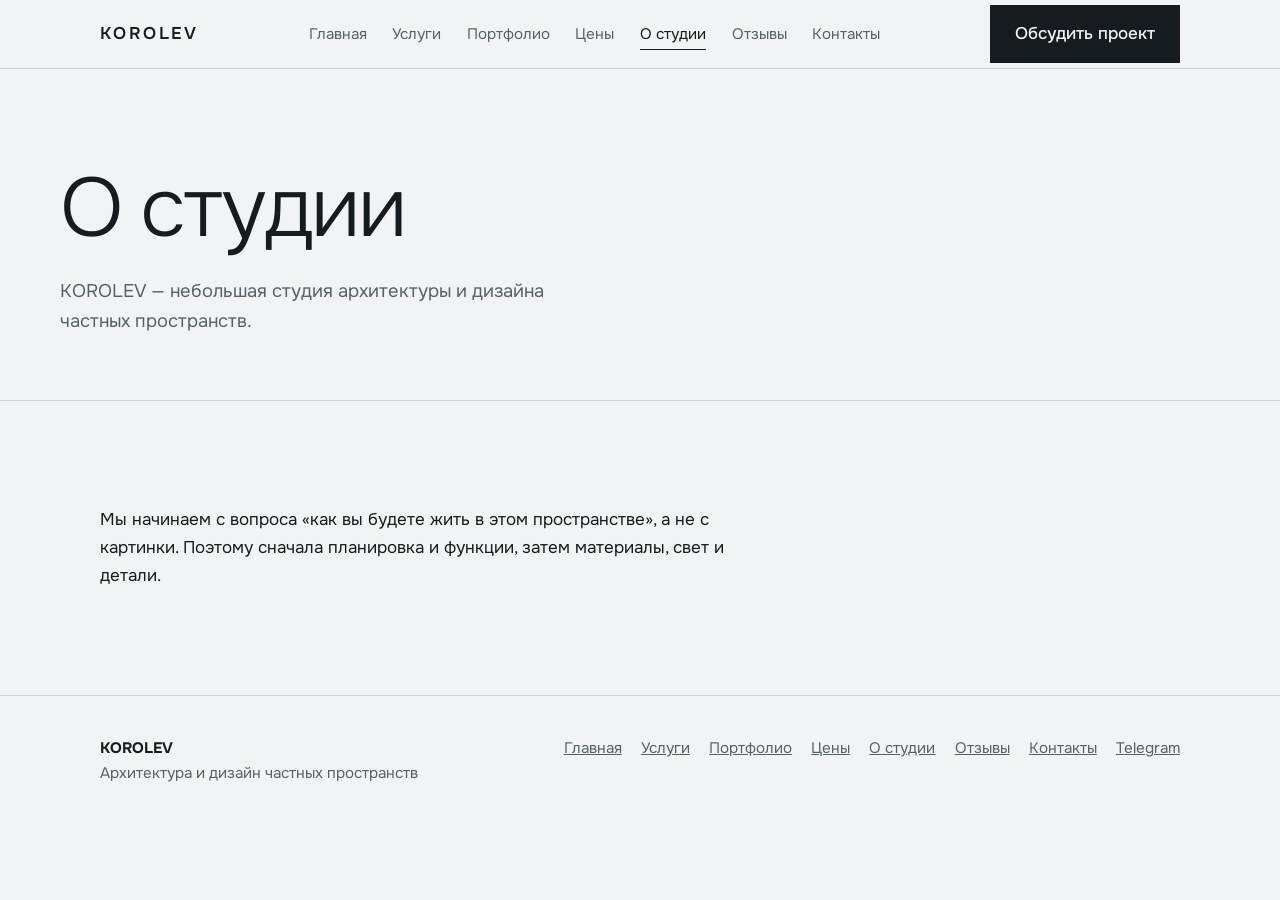
==== about.html @ 6224c271 "Add files via upload" ====
<!doctype html>
<html lang="ru"><head><meta charset="utf-8"><meta name="viewport" content="width=device-width,initial-scale=1">
<title>О студии — KOROLEV</title><meta name="description" content="Архитектура и дизайн частных пространств: проектирование домов, дизайн интерьеров, планировки и 3D-визуализация."><meta name="theme-color" content="#161b1f">
<link rel="preconnect" href="https://fonts.googleapis.com"><link rel="preconnect" href="https://fonts.gstatic.com" crossorigin>
<link rel="stylesheet" href="style.css"></head><body>
<header><div class="wrap bar"><a class="logo" href="index.html">KOROLEV</a>
<nav id="nav" aria-label="Основное меню"><ul><li><a href="index.html">Главная</a></li><li><a href="services.html">Услуги</a></li><li><a href="portfolio.html">Портфолио</a></li><li><a href="prices.html">Цены</a></li><li><a href="about.html" aria-current="page">О студии</a></li><li><a href="reviews.html">Отзывы</a></li><li><a href="contacts.html">Контакты</a></li></ul></nav>
<a class="btn cta-top" href="contacts.html">Обсудить проект</a>
<button class="menu" aria-expanded="false" aria-controls="nav" onclick="var n=document.getElementById('nav');this.setAttribute('aria-expanded',n.classList.toggle('open'))">Меню</button></div></header>
<main><div class="wrap page-head"><h1>О студии</h1><p class="lead">KOROLEV — небольшая студия архитектуры и дизайна частных пространств.</p></div><section><div class="wrap"><p style="max-width:60ch">Мы начинаем с вопроса «как вы будете жить в этом пространстве», а не с картинки. Поэтому сначала планировка и функции, затем материалы, свет и детали.</p></div></section></main>
<footer><div class="wrap"><div><strong style="color:var(--ink)">KOROLEV</strong><br>Архитектура и дизайн частных пространств</div><ul><li><a href="index.html">Главная</a></li><li><a href="services.html">Услуги</a></li><li><a href="portfolio.html">Портфолио</a></li><li><a href="prices.html">Цены</a></li><li><a href="about.html">О студии</a></li><li><a href="reviews.html">Отзывы</a></li><li><a href="contacts.html">Контакты</a></li><li><a href="https://t.me/vosopo">Telegram</a></li></ul></div></footer>
</body></html>
---- style.css ----
@import url('https://fonts.googleapis.com/css2?family=Onest:wght@300;400;500;600&display=swap');
:root{--paper:#f1f3f4;--ink:#161b1f;--mute:#56626a;--line:#c9d0d4;--blue:#1f4e8c;--card:#fff;
--f:'Onest',system-ui,-apple-system,'Segoe UI',Roboto,Arial,sans-serif}
@media(prefers-color-scheme:dark){:root{--paper:#12171a;--ink:#e9eef0;--mute:#98a5ac;--line:#2c353b;--blue:#8db4ee;--card:#192024}}
*{box-sizing:border-box}html{scroll-behavior:smooth}
body{margin:0;background:var(--paper);color:var(--ink);font:400 1.0625rem/1.65 var(--f);-webkit-font-smoothing:antialiased}
img{max-width:100%;display:block}a{color:inherit}
:focus-visible{outline:2px solid var(--blue);outline-offset:3px}
.wrap{max-width:1160px;margin:0 auto;padding:0 clamp(1.1rem,4vw,2.5rem)}
header{position:sticky;top:0;z-index:10;background:color-mix(in srgb,var(--paper) 90%,transparent);backdrop-filter:blur(8px);border-bottom:1px solid var(--line)}
.bar{display:flex;align-items:center;justify-content:space-between;gap:1rem;min-height:68px}
.logo{font-weight:600;letter-spacing:.14em;text-decoration:none}
nav ul{display:flex;gap:1.6rem;list-style:none;margin:0;padding:0}
nav a{text-decoration:none;color:var(--mute);font-size:.95rem;padding:.3rem 0;border-bottom:1px solid transparent}
nav a:hover,nav a[aria-current]{color:var(--ink);border-color:var(--ink)}
.btn{display:inline-block;text-decoration:none;font-weight:500;padding:.85rem 1.5rem;border:1px solid var(--ink);background:var(--ink);color:var(--paper);cursor:pointer;font:inherit;font-weight:500;transition:background .2s,color .2s}
.btn:hover{background:transparent;color:var(--ink)}
.btn.ghost{background:transparent;color:var(--ink)}.btn.ghost:hover{background:var(--ink);color:var(--paper)}
.menu{display:none;background:none;border:1px solid var(--line);color:var(--ink);padding:.45rem .8rem;font:inherit;cursor:pointer}
.hero{display:grid;grid-template-columns:1.1fr .9fr;gap:3rem;align-items:center;padding:clamp(3rem,9vw,7rem) 0}
h1{font-weight:300;font-size:clamp(2.6rem,6.5vw,5.2rem);line-height:1.04;letter-spacing:-.03em;margin:0 0 1.5rem}
h2{font-weight:400;font-size:clamp(1.8rem,3.6vw,2.7rem);line-height:1.15;letter-spacing:-.02em;margin:0 0 1rem}
h3{font-weight:500;font-size:1.25rem;margin:0 0 .4rem}
.lead{max-width:46ch;color:var(--mute);font-size:1.15rem;margin:0 0 2rem}
.row{display:flex;flex-wrap:wrap;gap:.8rem}
.plan{width:100%;height:auto;color:var(--blue)}
.plan *{fill:none;stroke:currentColor;stroke-width:1.5;vector-effect:non-scaling-stroke}
.plan .t{stroke-width:.8;opacity:.6}
@media(prefers-reduced-motion:no-preference){.plan .d{stroke-dasharray:1;stroke-dashoffset:1;animation:draw 2.4s .2s ease forwards}.plan .t{opacity:0;animation:fade 1s 2.2s forwards}}
@keyframes draw{to{stroke-dashoffset:0}}@keyframes fade{to{opacity:.6}}
section{padding:clamp(3rem,7vw,5.5rem) 0;border-top:1px solid var(--line)}
.page-head{padding:clamp(3rem,8vw,6rem) 0 2rem}
.list{display:grid;grid-template-columns:repeat(3,1fr);gap:2.5rem}
.list p,.note{color:var(--mute);margin:0}
.list>div{border-top:2px solid var(--ink);padding-top:1.1rem}
.gal{display:grid;grid-template-columns:1.4fr 1fr 1fr;gap:1rem}
.gal figure{margin:0}.gal img{width:100%;aspect-ratio:4/5;object-fit:cover;background:var(--line)}
.gal figcaption{margin-top:.6rem;font-size:.95rem}.gal small{display:block;color:var(--mute)}
.note{font-size:.9rem;margin-top:1.5rem}
.split{display:grid;grid-template-columns:1fr 1.3fr;gap:3rem}
form{display:grid;gap:1.1rem}label{display:grid;gap:.35rem;font-weight:500;font-size:.95rem}
input,select,textarea{font:inherit;padding:.8rem .9rem;border:1px solid var(--line);background:var(--card);color:var(--ink);border-radius:0;width:100%}
textarea{min-height:130px;resize:vertical}
footer{border-top:1px solid var(--line);padding:2.5rem 0;color:var(--mute);font-size:.95rem}
footer .wrap{display:flex;flex-wrap:wrap;justify-content:space-between;gap:1.2rem}
footer ul{display:flex;flex-wrap:wrap;gap:1.2rem;list-style:none;margin:0;padding:0}
@media(max-width:860px){
.hero,.split{grid-template-columns:1fr}.list{grid-template-columns:1fr}.gal{grid-template-columns:1fr}
.menu{display:block}.cta-top{display:none}
nav{position:absolute;left:0;right:0;top:100%;background:var(--paper);border-bottom:1px solid var(--line);display:none}
nav.open{display:block}nav ul{flex-direction:column;gap:0;padding:.5rem clamp(1.1rem,4vw,2.5rem)}nav li a{display:block;padding:.8rem 0}}
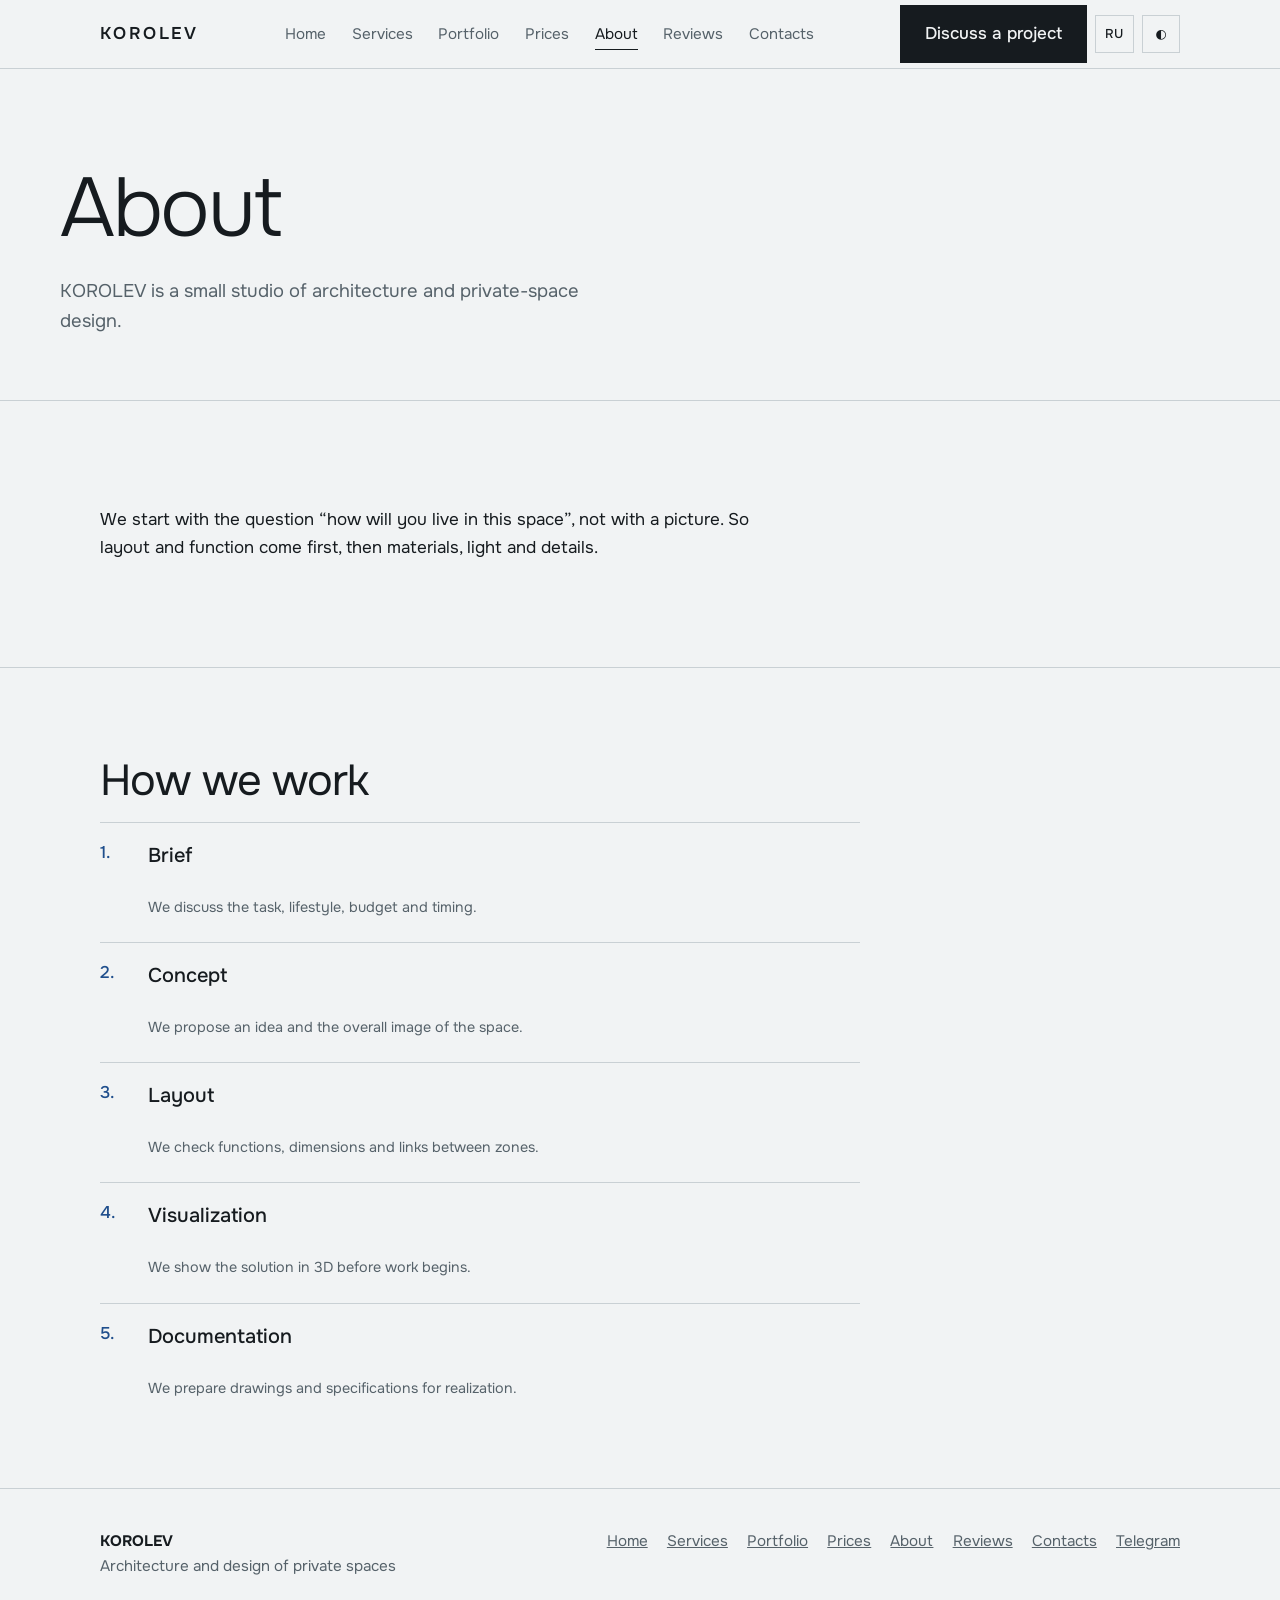
==== commit 713895e7: "Add files via upload" ====
--- a/about.html
+++ b/about.html
@@ -1,12 +1,15 @@
 <!doctype html>
 <html lang="ru"><head><meta charset="utf-8"><meta name="viewport" content="width=device-width,initial-scale=1">
-<title>О студии — KOROLEV</title><meta name="description" content="Архитектура и дизайн частных пространств: проектирование домов, дизайн интерьеров, планировки и 3D-визуализация."><meta name="theme-color" content="#161b1f">
+<title>О студии — KOROLEV</title><meta name="description" content="Архитектура и дизайн частных пространств: проектирование домов, дизайн интерьеров, планировки и 3D-визуализация.">
+<meta name="theme-color" content="#161b1f">
 <link rel="preconnect" href="https://fonts.googleapis.com"><link rel="preconnect" href="https://fonts.gstatic.com" crossorigin>
-<link rel="stylesheet" href="style.css"></head><body>
+<script>try{var t=localStorage.getItem('k-theme');if(t)document.documentElement.dataset.theme=t}catch(e){}document.documentElement.classList.add('js')</script>
+<link rel="stylesheet" href="style.css"></head><body data-p="about">
 <header><div class="wrap bar"><a class="logo" href="index.html">KOROLEV</a>
-<nav id="nav" aria-label="Основное меню"><ul><li><a href="index.html">Главная</a></li><li><a href="services.html">Услуги</a></li><li><a href="portfolio.html">Портфолио</a></li><li><a href="prices.html">Цены</a></li><li><a href="about.html" aria-current="page">О студии</a></li><li><a href="reviews.html">Отзывы</a></li><li><a href="contacts.html">Контакты</a></li></ul></nav>
-<a class="btn cta-top" href="contacts.html">Обсудить проект</a>
-<button class="menu" aria-expanded="false" aria-controls="nav" onclick="var n=document.getElementById('nav');this.setAttribute('aria-expanded',n.classList.toggle('open'))">Меню</button></div></header>
-<main><div class="wrap page-head"><h1>О студии</h1><p class="lead">KOROLEV — небольшая студия архитектуры и дизайна частных пространств.</p></div><section><div class="wrap"><p style="max-width:60ch">Мы начинаем с вопроса «как вы будете жить в этом пространстве», а не с картинки. Поэтому сначала планировка и функции, затем материалы, свет и детали.</p></div></section></main>
-<footer><div class="wrap"><div><strong style="color:var(--ink)">KOROLEV</strong><br>Архитектура и дизайн частных пространств</div><ul><li><a href="index.html">Главная</a></li><li><a href="services.html">Услуги</a></li><li><a href="portfolio.html">Портфолио</a></li><li><a href="prices.html">Цены</a></li><li><a href="about.html">О студии</a></li><li><a href="reviews.html">Отзывы</a></li><li><a href="contacts.html">Контакты</a></li><li><a href="https://t.me/vosopo">Telegram</a></li></ul></div></footer>
-</body></html>+<nav id="nav" aria-label="Menu"><ul><li><a href="index.html" data-i="n_index">Главная</a></li><li><a href="services.html" data-i="n_services">Услуги</a></li><li><a href="portfolio.html" data-i="n_portfolio">Портфолио</a></li><li><a href="prices.html" data-i="n_prices">Цены</a></li><li><a href="about.html" aria-current="page" data-i="n_about">О студии</a></li><li><a href="reviews.html" data-i="n_reviews">Отзывы</a></li><li><a href="contacts.html" data-i="n_contacts">Контакты</a></li></ul></nav>
+<div class="tools"><a class="btn cta-top" href="contacts.html" data-i="cta">Обсудить проект</a>
+<button class="ic" id="lg" type="button" aria-label="Language">EN</button><button class="ic" id="th" type="button" aria-label="Theme">◐</button>
+<button class="menu" type="button" aria-expanded="false" aria-controls="nav" onclick="var n=document.getElementById('nav');this.setAttribute('aria-expanded',n.classList.toggle('open'))" data-i="menu">Меню</button></div></div></header>
+<main><div class="wrap page-head"><h1 data-i="h_about">О студии</h1><p class="lead" data-i="l_about">KOROLEV — небольшая студия архитектуры и дизайна частных пространств.</p></div><section><div class="wrap"><p style="max-width:60ch" data-i="ab">Мы начинаем с вопроса «как вы будете жить в этом пространстве», а не с картинки. Поэтому сначала планировка и функции, затем материалы, свет и детали.</p></div></section><section><div class="wrap"><h2 data-i="hp">Как мы работаем</h2><ol class="steps"><li><div><h3 data-i="p1t">Бриф</h3><p class="note" data-i="p1p">Обсуждаем задачу, образ жизни, бюджет и сроки.</p></div></li><li><div><h3 data-i="p2t">Концепция</h3><p class="note" data-i="p2p">Предлагаем идею и общий образ пространства.</p></div></li><li><div><h3 data-i="p3t">Планировка</h3><p class="note" data-i="p3p">Проверяем функции, размеры и связи между зонами.</p></div></li><li><div><h3 data-i="p4t">Визуализация</h3><p class="note" data-i="p4p">Показываем решение в 3D до начала работ.</p></div></li><li><div><h3 data-i="p5t">Документация</h3><p class="note" data-i="p5p">Собираем чертежи и спецификации для реализации.</p></div></li></ol></div></section></main>
+<footer><div class="wrap"><div><strong style="color:var(--ink)">KOROLEV</strong><br><span data-i="tag">Архитектура и дизайн частных пространств</span></div><ul><li><a href="index.html" data-i="n_index">Главная</a></li><li><a href="services.html" data-i="n_services">Услуги</a></li><li><a href="portfolio.html" data-i="n_portfolio">Портфолио</a></li><li><a href="prices.html" data-i="n_prices">Цены</a></li><li><a href="about.html" data-i="n_about">О студии</a></li><li><a href="reviews.html" data-i="n_reviews">Отзывы</a></li><li><a href="contacts.html" data-i="n_contacts">Контакты</a></li><li><a href="https://t.me/vosopo">Telegram</a></li></ul></div></footer>
+<script src="script.js"></script></body></html>
--- a/style.css
+++ b/style.css
@@ -1,7 +1,7 @@
 @import url('https://fonts.googleapis.com/css2?family=Onest:wght@300;400;500;600&display=swap');
 :root{--paper:#f1f3f4;--ink:#161b1f;--mute:#56626a;--line:#c9d0d4;--blue:#1f4e8c;--card:#fff;
 --f:'Onest',system-ui,-apple-system,'Segoe UI',Roboto,Arial,sans-serif}
-@media(prefers-color-scheme:dark){:root{--paper:#12171a;--ink:#e9eef0;--mute:#98a5ac;--line:#2c353b;--blue:#8db4ee;--card:#192024}}
+@media(prefers-color-scheme:dark){:root:not([data-theme=light]){--paper:#12171a;--ink:#e9eef0;--mute:#98a5ac;--line:#2c353b;--blue:#8db4ee;--card:#192024}}:root[data-theme=dark]{--paper:#12171a;--ink:#e9eef0;--mute:#98a5ac;--line:#2c353b;--blue:#8db4ee;--card:#192024}
 *{box-sizing:border-box}html{scroll-behavior:smooth}
 body{margin:0;background:var(--paper);color:var(--ink);font:400 1.0625rem/1.65 var(--f);-webkit-font-smoothing:antialiased}
 img{max-width:100%;display:block}a{color:inherit}
@@ -49,3 +49,12 @@
 .menu{display:block}.cta-top{display:none}
 nav{position:absolute;left:0;right:0;top:100%;background:var(--paper);border-bottom:1px solid var(--line);display:none}
 nav.open{display:block}nav ul{flex-direction:column;gap:0;padding:.5rem clamp(1.1rem,4vw,2.5rem)}nav li a{display:block;padding:.8rem 0}}
+
+.tools{display:flex;align-items:center;gap:.5rem}
+.ic{background:none;border:1px solid var(--line);color:var(--ink);width:2.4rem;height:2.4rem;font:500 .8rem var(--f);cursor:pointer}.ic:hover{border-color:var(--ink)}
+details{border-top:1px solid var(--line);padding:1rem 0}details:last-child{border-bottom:1px solid var(--line)}summary{cursor:pointer;font-weight:500}details p{margin-top:.6rem}
+.steps{list-style:none;padding:0;margin:0;display:grid;gap:1.4rem;counter-reset:s;max-width:760px}
+.steps li{counter-increment:s;border-top:1px solid var(--line);padding-top:1rem;display:grid;grid-template-columns:3rem 1fr}
+.steps li::before{content:counter(s) ".";color:var(--blue);font-weight:500}
+.res{font-size:clamp(1.6rem,3vw,2.2rem);font-weight:300;margin:.5rem 0 0}
+@media(prefers-reduced-motion:no-preference){.js section{transition:opacity .8s ease,transform .8s ease}.js section:not(.in){opacity:0;transform:translateY(12px)}}
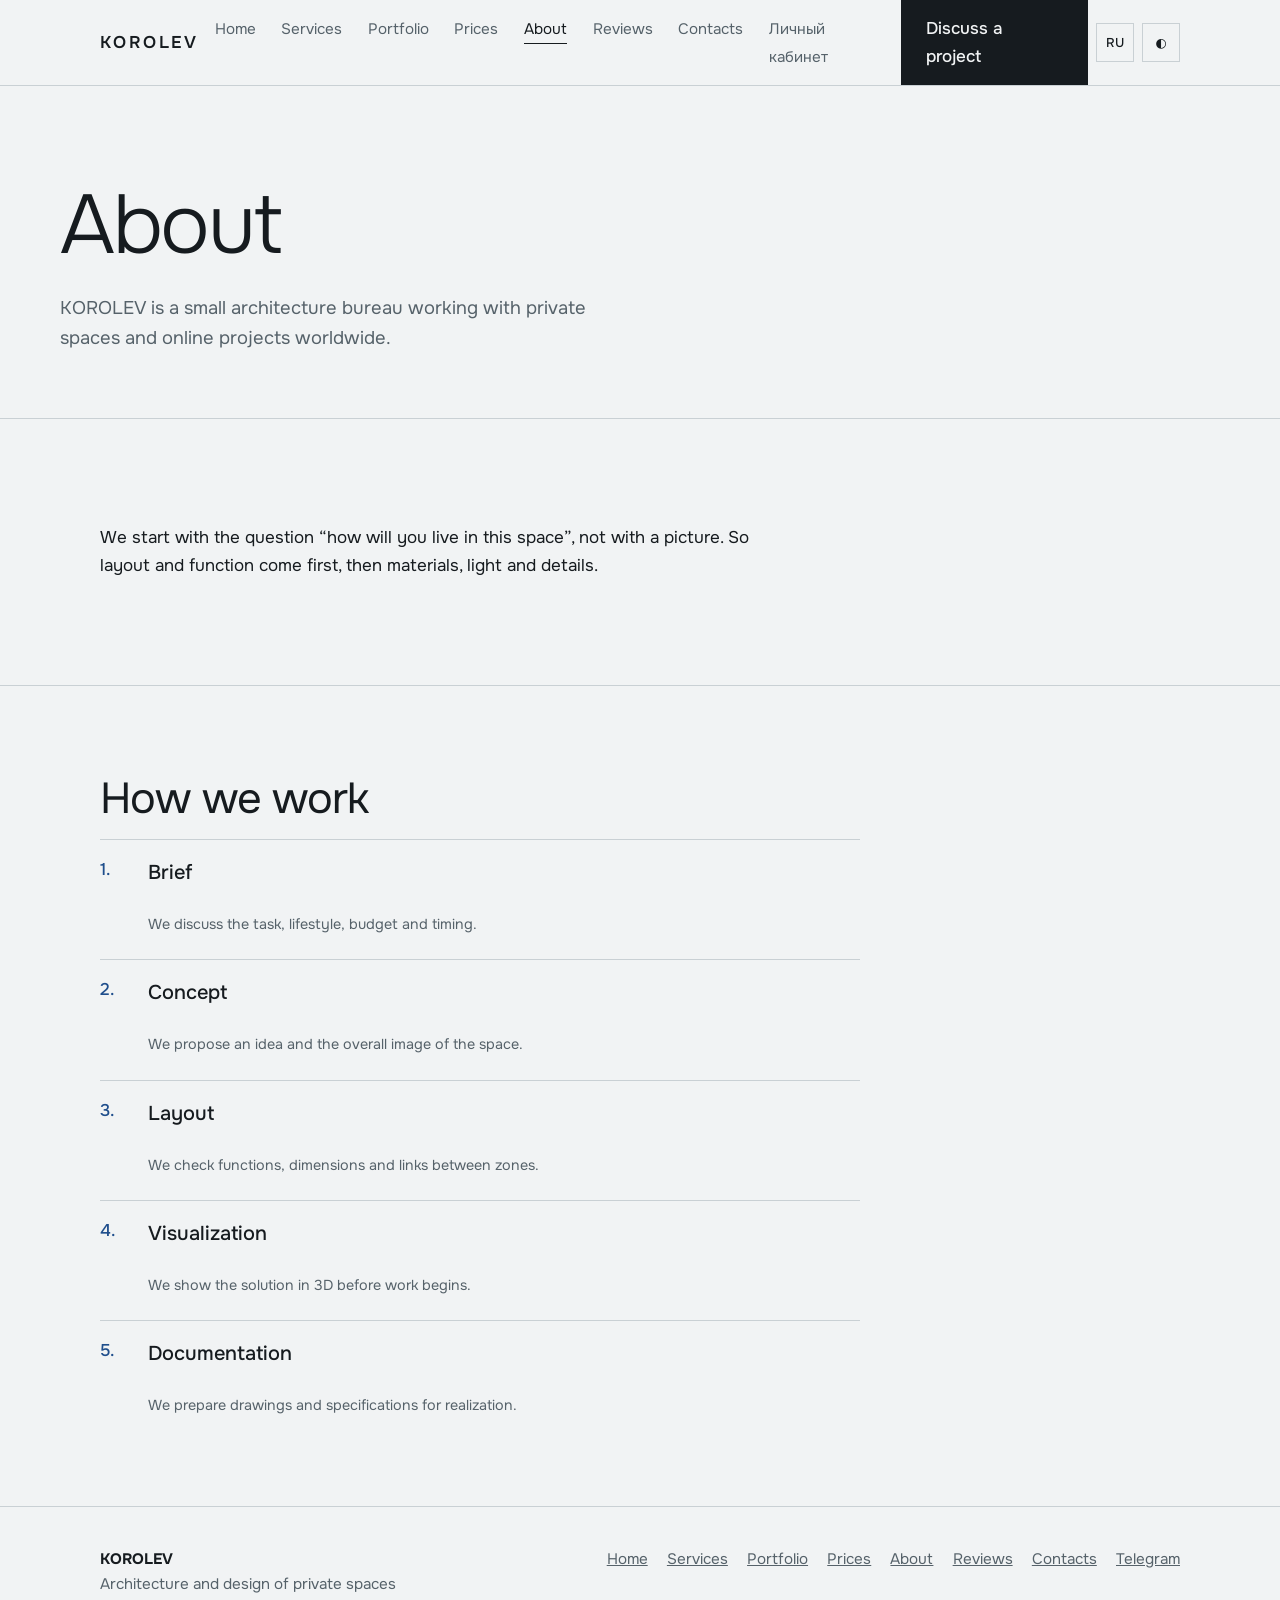
==== commit 5cb583d4: "Add client portal navigation link" ====
--- a/about.html
+++ b/about.html
@@ -6,7 +6,7 @@
 <script>try{var t=localStorage.getItem('k-theme');if(t)document.documentElement.dataset.theme=t}catch(e){}document.documentElement.classList.add('js')</script>
 <link rel="stylesheet" href="style.css"></head><body data-p="about">
 <header><div class="wrap bar"><a class="logo" href="index.html">KOROLEV</a>
-<nav id="nav" aria-label="Menu"><ul><li><a href="index.html" data-i="n_index">Главная</a></li><li><a href="services.html" data-i="n_services">Услуги</a></li><li><a href="portfolio.html" data-i="n_portfolio">Портфолио</a></li><li><a href="prices.html" data-i="n_prices">Цены</a></li><li><a href="about.html" aria-current="page" data-i="n_about">О студии</a></li><li><a href="reviews.html" data-i="n_reviews">Отзывы</a></li><li><a href="contacts.html" data-i="n_contacts">Контакты</a></li></ul></nav>
+<nav id="nav" aria-label="Menu"><ul><li><a href="index.html" data-i="n_index">Главная</a></li><li><a href="services.html" data-i="n_services">Услуги</a></li><li><a href="portfolio.html" data-i="n_portfolio">Портфолио</a></li><li><a href="prices.html" data-i="n_prices">Цены</a></li><li><a href="about.html" aria-current="page" data-i="n_about">О студии</a></li><li><a href="reviews.html" data-i="n_reviews">Отзывы</a></li><li><a href="contacts.html" data-i="n_contacts">Контакты</a></li><li><a href="account.html">Личный кабинет</a></li></ul></nav>
 <div class="tools"><a class="btn cta-top" href="contacts.html" data-i="cta">Обсудить проект</a>
 <button class="ic" id="lg" type="button" aria-label="Language">EN</button><button class="ic" id="th" type="button" aria-label="Theme">◐</button>
 <button class="menu" type="button" aria-expanded="false" aria-controls="nav" onclick="var n=document.getElementById('nav');this.setAttribute('aria-expanded',n.classList.toggle('open'))" data-i="menu">Меню</button></div></div></header>
--- a/style.css
+++ b/style.css
@@ -58,3 +58,5 @@
 .steps li::before{content:counter(s) ".";color:var(--blue);font-weight:500}
 .res{font-size:clamp(1.6rem,3vw,2.2rem);font-weight:300;margin:.5rem 0 0}
 @media(prefers-reduced-motion:no-preference){.js section{transition:opacity .8s ease,transform .8s ease}.js section:not(.in){opacity:0;transform:translateY(12px)}}
+
+.brief-form{max-width:680px}.brief-progress{display:flex;align-items:center;gap:1rem;color:var(--mute);font-size:.85rem;margin:.5rem 0 1.5rem}.brief-track{height:3px;background:var(--line);flex:1;overflow:hidden}.brief-track span{display:block;height:100%;width:25%;background:var(--blue);transition:width .25s}.brief-step{display:none;gap:1rem}.brief-step.active{display:grid}.brief-actions{display:flex;gap:.7rem;justify-content:space-between;margin-top:.4rem}.brief-actions [hidden]{display:none!important}.brief-actions button:disabled{opacity:.4;cursor:not-allowed}
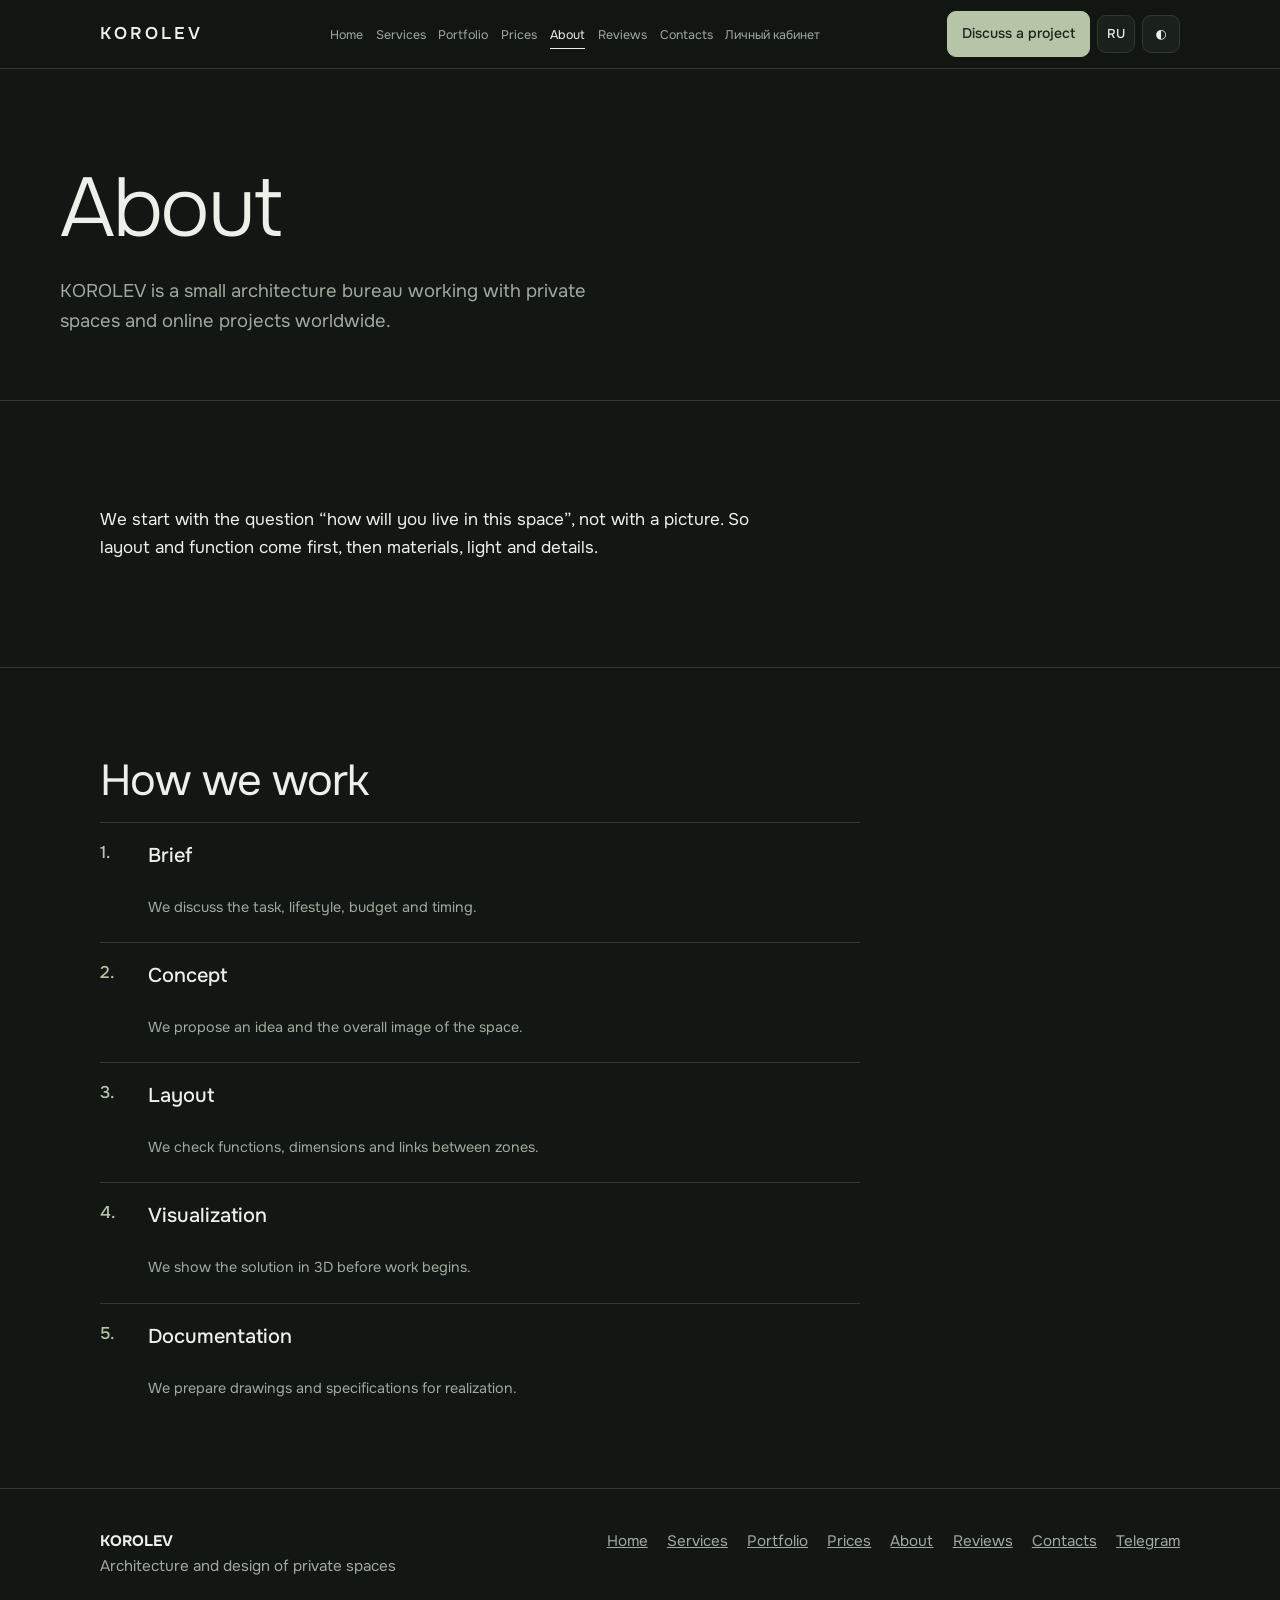
==== commit 2bc969bc: "Translate client portal navigation link" ====
--- a/about.html
+++ b/about.html
@@ -6,7 +6,7 @@
 <script>try{var t=localStorage.getItem('k-theme');if(t)document.documentElement.dataset.theme=t}catch(e){}document.documentElement.classList.add('js')</script>
 <link rel="stylesheet" href="style.css"></head><body data-p="about">
 <header><div class="wrap bar"><a class="logo" href="index.html">KOROLEV</a>
-<nav id="nav" aria-label="Menu"><ul><li><a href="index.html" data-i="n_index">Главная</a></li><li><a href="services.html" data-i="n_services">Услуги</a></li><li><a href="portfolio.html" data-i="n_portfolio">Портфолио</a></li><li><a href="prices.html" data-i="n_prices">Цены</a></li><li><a href="about.html" aria-current="page" data-i="n_about">О студии</a></li><li><a href="reviews.html" data-i="n_reviews">Отзывы</a></li><li><a href="contacts.html" data-i="n_contacts">Контакты</a></li><li><a href="account.html">Личный кабинет</a></li></ul></nav>
+<nav id="nav" aria-label="Menu"><ul><li><a href="index.html" data-i="n_index">Главная</a></li><li><a href="services.html" data-i="n_services">Услуги</a></li><li><a href="portfolio.html" data-i="n_portfolio">Портфолио</a></li><li><a href="prices.html" data-i="n_prices">Цены</a></li><li><a href="about.html" aria-current="page" data-i="n_about">О студии</a></li><li><a href="reviews.html" data-i="n_reviews">Отзывы</a></li><li><a href="contacts.html" data-i="n_contacts">Контакты</a></li><li><a href="account.html" data-i="n_account">Личный кабинет</a></li></ul></nav>
 <div class="tools"><a class="btn cta-top" href="contacts.html" data-i="cta">Обсудить проект</a>
 <button class="ic" id="lg" type="button" aria-label="Language">EN</button><button class="ic" id="th" type="button" aria-label="Theme">◐</button>
 <button class="menu" type="button" aria-expanded="false" aria-controls="nav" onclick="var n=document.getElementById('nav');this.setAttribute('aria-expanded',n.classList.toggle('open'))" data-i="menu">Меню</button></div></div></header>
--- a/style.css
+++ b/style.css
@@ -60,3 +60,41 @@
 @media(prefers-reduced-motion:no-preference){.js section{transition:opacity .8s ease,transform .8s ease}.js section:not(.in){opacity:0;transform:translateY(12px)}}
 
 .brief-form{max-width:680px}.brief-progress{display:flex;align-items:center;gap:1rem;color:var(--mute);font-size:.85rem;margin:.5rem 0 1.5rem}.brief-track{height:3px;background:var(--line);flex:1;overflow:hidden}.brief-track span{display:block;height:100%;width:25%;background:var(--blue);transition:width .25s}.brief-step{display:none;gap:1rem}.brief-step.active{display:grid}.brief-actions{display:flex;gap:.7rem;justify-content:space-between;margin-top:.4rem}.brief-actions [hidden]{display:none!important}.brief-actions button:disabled{opacity:.4;cursor:not-allowed}
+
+/* Desktop navigation: keep every item on one line and give the account link room. */
+@media(min-width:861px){
+  .bar{gap:.75rem}
+  .bar nav{flex:1;min-width:0}
+  .bar nav ul{justify-content:center;gap:clamp(.55rem,1vw,.9rem);flex-wrap:nowrap}
+  .bar nav li{min-width:0}
+  .bar nav a{white-space:nowrap;font-size:clamp(.78rem,.85vw,.9rem)}
+  .bar .logo{white-space:nowrap}
+  .bar .tools{flex-shrink:0;gap:.4rem}
+  .bar .cta-top{white-space:nowrap;padding:.65rem .9rem;font-size:.88rem}
+}
+@media(min-width:861px) and (max-width:1120px){
+  .bar nav ul{gap:.5rem}
+  .bar nav a{font-size:.75rem}
+  .bar .cta-top{display:none}
+}
+
+
+/* KOROLEV visual system — consistent across public pages */
+:root{--paper:#121713;--ink:#edf0e9;--mute:#a0aa9d;--line:#303a31;--blue:#b6c4a7;--card:#1a211b}
+:root[data-theme=dark]{--paper:#121713;--ink:#edf0e9;--mute:#a0aa9d;--line:#303a31;--blue:#b6c4a7;--card:#1a211b}
+:root[data-theme=light]{--paper:#f0f1e9;--ink:#1b211b;--mute:#687266;--line:#d0d6ca;--blue:#52694d;--card:#fafbf6}
+body{background:var(--paper);color:var(--ink)}
+header{background:color-mix(in srgb,var(--paper) 88%,transparent);backdrop-filter:blur(16px)}
+.logo{letter-spacing:.18em}
+nav a{transition:color .2s,border-color .2s}
+.btn,.ic,.menu,input,select,textarea,details,.gal img{border-radius:9px}
+.btn{border-color:var(--blue);background:var(--blue);color:#1b241b}
+.btn:hover{background:transparent;color:var(--ink)}
+.btn.ghost{border-color:var(--line);color:var(--ink)}
+.btn.ghost:hover{background:var(--ink);color:var(--paper)}
+.ic,.menu{border-color:var(--line);background:var(--card)}
+input,select,textarea{background:var(--card);border-color:var(--line);color:var(--ink)}
+.list>div{border-top-color:var(--blue)}
+.gal img{border:1px solid var(--line)}
+footer{border-color:var(--line)}
+@media(max-width:860px){nav{background:var(--paper)}}
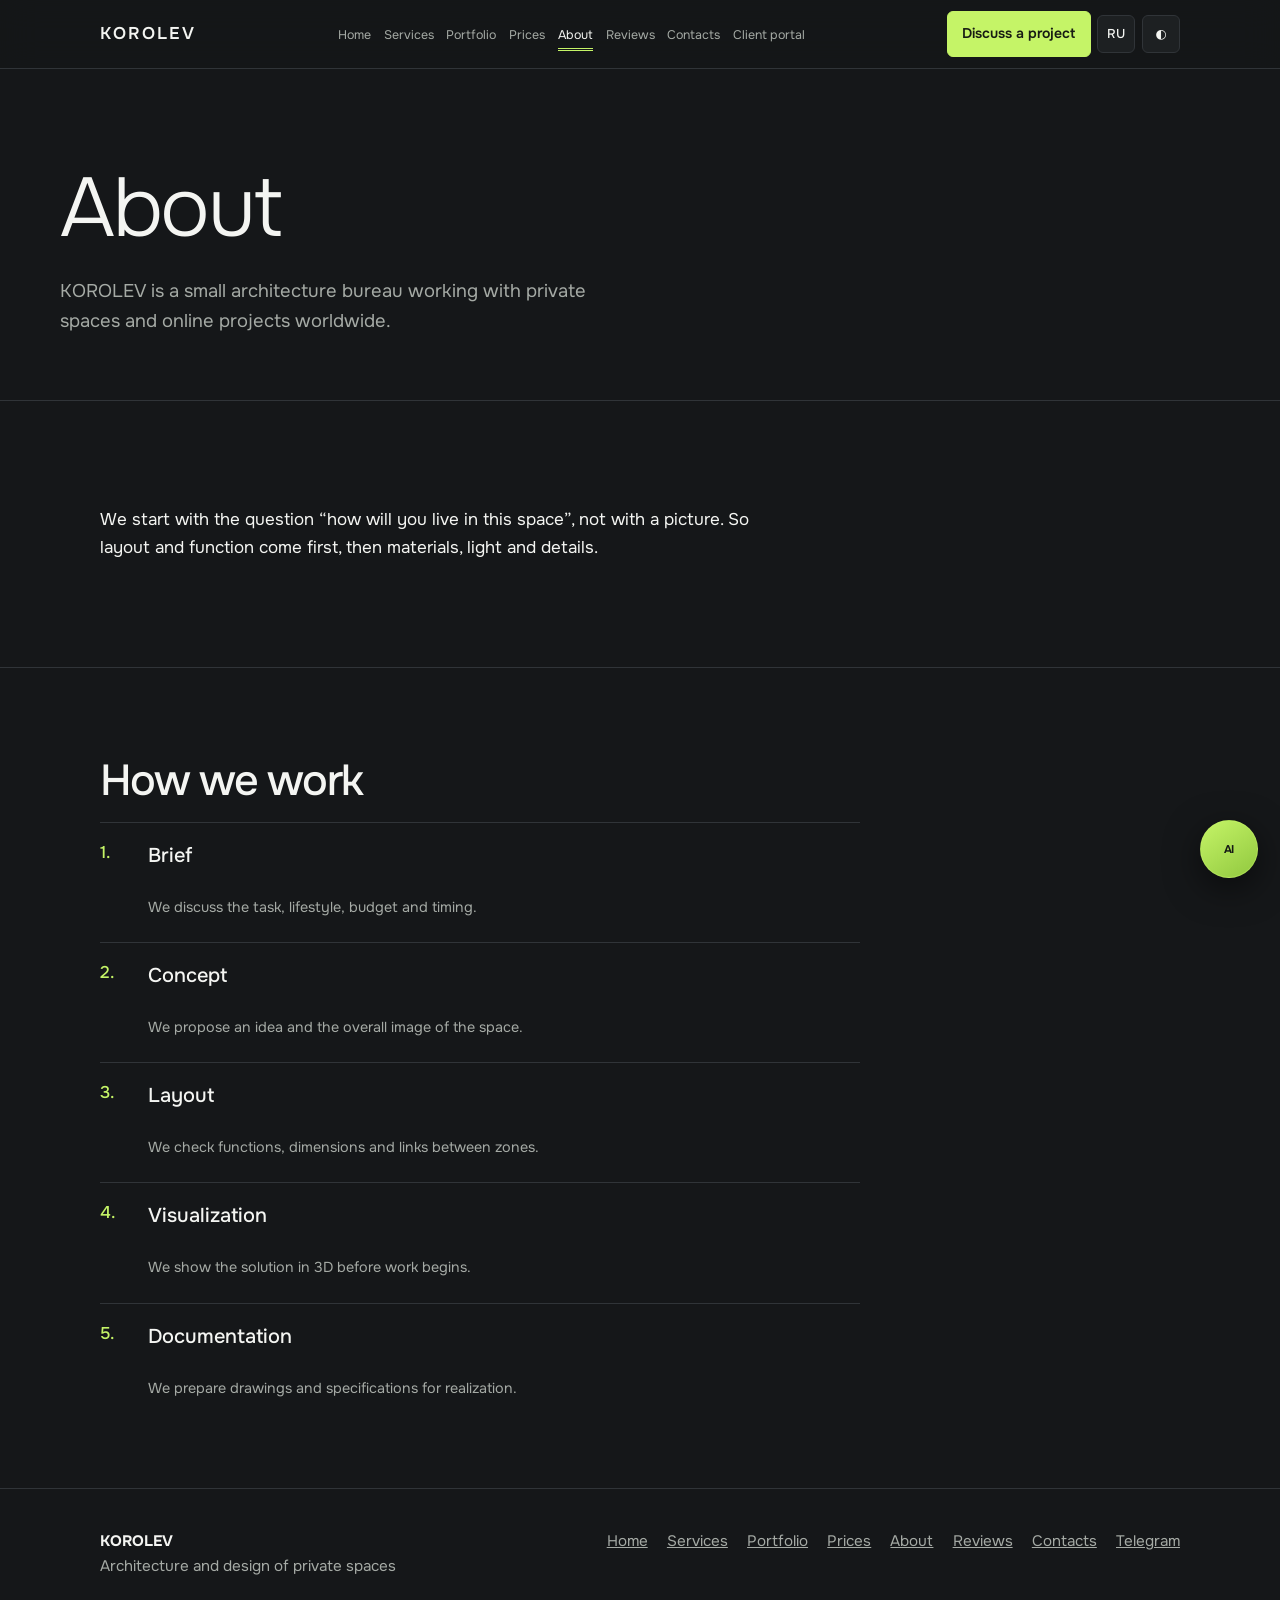
==== commit b98a4556: "Load assistant directly and refresh site assets" ====
--- a/about.html
+++ b/about.html
@@ -4,7 +4,7 @@
 <meta name="theme-color" content="#161b1f">
 <link rel="preconnect" href="https://fonts.googleapis.com"><link rel="preconnect" href="https://fonts.gstatic.com" crossorigin>
 <script>try{var t=localStorage.getItem('k-theme');if(t)document.documentElement.dataset.theme=t}catch(e){}document.documentElement.classList.add('js')</script>
-<link rel="stylesheet" href="style.css"></head><body data-p="about">
+<link rel="stylesheet" href="style.css?v=20261120-2"></head><body data-p="about">
 <header><div class="wrap bar"><a class="logo" href="index.html">KOROLEV</a>
 <nav id="nav" aria-label="Menu"><ul><li><a href="index.html" data-i="n_index">Главная</a></li><li><a href="services.html" data-i="n_services">Услуги</a></li><li><a href="portfolio.html" data-i="n_portfolio">Портфолио</a></li><li><a href="prices.html" data-i="n_prices">Цены</a></li><li><a href="about.html" aria-current="page" data-i="n_about">О студии</a></li><li><a href="reviews.html" data-i="n_reviews">Отзывы</a></li><li><a href="contacts.html" data-i="n_contacts">Контакты</a></li><li><a href="account.html" data-i="n_account">Личный кабинет</a></li></ul></nav>
 <div class="tools"><a class="btn cta-top" href="contacts.html" data-i="cta">Обсудить проект</a>
@@ -12,4 +12,4 @@
 <button class="menu" type="button" aria-expanded="false" aria-controls="nav" onclick="var n=document.getElementById('nav');this.setAttribute('aria-expanded',n.classList.toggle('open'))" data-i="menu">Меню</button></div></div></header>
 <main><div class="wrap page-head"><h1 data-i="h_about">О студии</h1><p class="lead" data-i="l_about">KOROLEV — небольшая студия архитектуры и дизайна частных пространств.</p></div><section><div class="wrap"><p style="max-width:60ch" data-i="ab">Мы начинаем с вопроса «как вы будете жить в этом пространстве», а не с картинки. Поэтому сначала планировка и функции, затем материалы, свет и детали.</p></div></section><section><div class="wrap"><h2 data-i="hp">Как мы работаем</h2><ol class="steps"><li><div><h3 data-i="p1t">Бриф</h3><p class="note" data-i="p1p">Обсуждаем задачу, образ жизни, бюджет и сроки.</p></div></li><li><div><h3 data-i="p2t">Концепция</h3><p class="note" data-i="p2p">Предлагаем идею и общий образ пространства.</p></div></li><li><div><h3 data-i="p3t">Планировка</h3><p class="note" data-i="p3p">Проверяем функции, размеры и связи между зонами.</p></div></li><li><div><h3 data-i="p4t">Визуализация</h3><p class="note" data-i="p4p">Показываем решение в 3D до начала работ.</p></div></li><li><div><h3 data-i="p5t">Документация</h3><p class="note" data-i="p5p">Собираем чертежи и спецификации для реализации.</p></div></li></ol></div></section></main>
 <footer><div class="wrap"><div><strong style="color:var(--ink)">KOROLEV</strong><br><span data-i="tag">Архитектура и дизайн частных пространств</span></div><ul><li><a href="index.html" data-i="n_index">Главная</a></li><li><a href="services.html" data-i="n_services">Услуги</a></li><li><a href="portfolio.html" data-i="n_portfolio">Портфолио</a></li><li><a href="prices.html" data-i="n_prices">Цены</a></li><li><a href="about.html" data-i="n_about">О студии</a></li><li><a href="reviews.html" data-i="n_reviews">Отзывы</a></li><li><a href="contacts.html" data-i="n_contacts">Контакты</a></li><li><a href="https://t.me/vosopo">Telegram</a></li></ul></div></footer>
-<script src="script.js"></script></body></html>+<script src="script.js?v=20261120-2"></script><script src="assistant.js?v=20261120-2"></script></body></html>
--- a/style.css
+++ b/style.css
@@ -98,3 +98,215 @@
 .gal img{border:1px solid var(--line)}
 footer{border-color:var(--line)}
 @media(max-width:860px){nav{background:var(--paper)}}
+
+
+/* KOROLEV — modern dark minimalism */
+:root{
+  --paper:#151719;
+  --ink:#f4f5f2;
+  --mute:#a5aaa5;
+  --line:#303438;
+  --blue:#c5f467;
+  --card:#1d2022;
+  --lime:#c5f467;
+}
+:root[data-theme=dark],:root:not([data-theme=light]){
+  --paper:#151719;--ink:#f4f5f2;--mute:#a5aaa5;--line:#303438;--blue:#c5f467;--card:#1d2022;--lime:#c5f467;
+}
+:root[data-theme=light]{
+  --paper:#f2f3ef;--ink:#171a18;--mute:#626a63;--line:#d5d9d2;--blue:#789d35;--card:#fff;--lime:#789d35;
+}
+body{background:var(--paper);color:var(--ink)}
+header{border-color:var(--line);background:color-mix(in srgb,var(--paper) 84%,transparent);backdrop-filter:blur(18px)}
+.logo{letter-spacing:.12em;font-weight:600}
+nav a{font-size:.88rem}
+nav a:hover,nav a[aria-current]{border-color:var(--lime)}
+.hero{display:block;min-height:min(690px,calc(100svh - 68px));padding:clamp(5rem,13vw,10rem) 0 clamp(4rem,9vw,7rem);align-content:center}
+.hero-content{max-width:100%}
+.hero-kicker{margin:0 0 1.5rem;color:var(--lime);font-size:.76rem;font-weight:600;letter-spacing:.2em}
+.hero-brand{margin:0;font-size:clamp(5rem,17vw,14rem);font-weight:600;line-height:.78;letter-spacing:-.095em;white-space:nowrap}
+.hero-brand span{color:var(--lime)}
+.hero-tagline{margin:2.1rem 0 .7rem;font-size:clamp(1.35rem,3vw,2.25rem);font-weight:400;letter-spacing:-.04em}
+.hero .lead{max-width:52ch;margin:0 0 2rem;font-size:1.02rem}
+.btn{border:1px solid var(--lime);background:var(--lime);color:#171b13;border-radius:6px;font-weight:600;transition:transform .22s ease,background .22s ease,color .22s ease,border-color .22s ease}
+.btn:hover{background:transparent;color:var(--lime);transform:translateY(-2px)}
+.btn.ghost{background:transparent;border-color:var(--line);color:var(--ink)}
+.btn.ghost:hover{border-color:var(--lime);color:var(--lime);background:transparent}
+.ic,.menu{border-radius:6px;background:var(--card);border-color:var(--line)}
+section{border-color:var(--line)}
+h2{font-weight:500;letter-spacing:-.045em}
+.list>div{border-top:1px solid var(--lime)}
+.gal{gap:1.1rem}
+.gal img{border:0;border-radius:5px;transition:transform .45s cubic-bezier(.2,.7,.2,1),filter .45s}
+.gal figure{overflow:hidden}
+.gal figure:hover img{transform:scale(1.025);filter:brightness(1.08)}
+a{transition:color .2s ease}
+:focus-visible{outline-color:var(--lime)}
+@media(max-width:860px){
+  .hero{min-height:auto;padding:6.5rem 0 5rem}
+  .hero-brand{font-size:clamp(4.2rem,17vw,8rem);white-space:normal}
+  .hero-tagline{margin-top:1.5rem}
+  nav{background:var(--paper)}
+}
+@media(prefers-reduced-motion:no-preference){
+  .hero-content{animation:hero-enter .8s cubic-bezier(.2,.7,.2,1) both}
+  @keyframes hero-enter{from{opacity:0;transform:translateY(18px)}to{opacity:1;transform:translateY(0)}}
+  .btn,.gal img{will-change:transform}
+}
+
+
+/* KOROLEV motion pass — restrained, responsive and accessible */
+@media(prefers-reduced-motion:no-preference){
+  html{scroll-behavior:smooth}
+  header{transition:background .3s ease,border-color .3s ease}
+  .logo{transition:letter-spacing .35s cubic-bezier(.2,.7,.2,1),color .25s ease}
+  .logo:hover{letter-spacing:.2em;color:var(--lime)}
+  nav a{position:relative;transition:color .25s ease}
+  nav a::after{content:"";position:absolute;left:0;right:100%;bottom:-3px;height:1px;background:var(--lime);transition:right .3s cubic-bezier(.2,.7,.2,1)}
+  nav a:hover::after,nav a[aria-current]::after{right:0}
+  .hero-kicker{animation:kicker-in .7s .08s both}
+  .hero-brand{transform-origin:left center;animation:brand-in 1s .12s cubic-bezier(.16,1,.3,1) both}
+  .hero-tagline{animation:rise-in .75s .28s both}
+  .hero .lead{animation:rise-in .75s .38s both}
+  .hero .row{animation:rise-in .75s .48s both}
+  .hero-brand span{display:inline-block;animation:lime-pulse 4s 1.4s ease-in-out infinite}
+  .list>div{transition:transform .35s cubic-bezier(.2,.7,.2,1),border-color .3s ease}
+  .list>div:hover{transform:translateY(-6px);border-color:var(--ink)}
+  .gal figure{overflow:hidden}
+  .gal img{transition:transform .8s cubic-bezier(.2,.7,.2,1),filter .5s ease}
+  .gal figure:hover img{transform:scale(1.055);filter:saturate(1.12)}
+  .gal figcaption{transition:transform .35s ease,color .35s ease}
+  .gal figure:hover figcaption{transform:translateY(-3px);color:var(--lime)}
+  .btn{transition:transform .25s cubic-bezier(.2,.7,.2,1),box-shadow .25s ease,background .25s ease,color .25s ease}
+  .btn:active{transform:translateY(0) scale(.97)}
+  section.in .list>div{animation:rise-in .65s both}
+  section.in .list>div:nth-child(2){animation-delay:.08s}
+  section.in .list>div:nth-child(3){animation-delay:.16s}
+  section.in .gal figure{animation:rise-in .7s both}
+  section.in .gal figure:nth-child(2){animation-delay:.1s}
+  section.in .gal figure:nth-child(3){animation-delay:.2s}
+  @keyframes brand-in{from{opacity:0;transform:translateY(30px) scale(.97);filter:blur(8px)}to{opacity:1;transform:translateY(0) scale(1);filter:blur(0)}}
+  @keyframes rise-in{from{opacity:0;transform:translateY(18px)}to{opacity:1;transform:translateY(0)}}
+  @keyframes kicker-in{from{opacity:0;letter-spacing:.38em;transform:translateY(8px)}to{opacity:1;letter-spacing:.2em;transform:translateY(0)}}
+  @keyframes lime-pulse{0%,100%{text-shadow:0 0 0 transparent}50%{text-shadow:0 0 24px #c5f46755}}
+}
+@media(prefers-reduced-motion:reduce){
+  html{scroll-behavior:auto}
+  *,*::before,*::after{animation-duration:.01ms!important;animation-iteration-count:1!important;transition-duration:.01ms!important}
+}
+
+
+/* KOROLEV motion update — intro, page transitions, parallax and lime interactions */
+.korolev-preloader{position:fixed;inset:0;z-index:9999;display:grid;place-items:center;background:var(--paper);opacity:1;visibility:visible;transition:opacity .55s cubic-bezier(.2,.7,.2,1),visibility .55s;pointer-events:none}
+.korolev-preloader.is-hidden{opacity:0;visibility:hidden}
+.korolev-preloader__inner{display:grid;justify-items:center;gap:1.1rem}
+.korolev-preloader__logo{font-size:clamp(2.8rem,9vw,6rem);font-weight:600;letter-spacing:.12em;line-height:1;color:var(--ink);animation:korolev-logo-in .85s cubic-bezier(.2,.7,.2,1) both}
+.korolev-preloader__logo span{color:var(--lime);display:inline-block;animation:korolev-line-in .9s .2s both}
+.korolev-preloader__line{width:clamp(90px,18vw,160px);height:2px;background:var(--line);overflow:hidden}
+.korolev-preloader__line:after{content:"";display:block;width:42%;height:100%;background:var(--lime);animation:korolev-loader-line 1.05s ease-in-out infinite}
+@keyframes korolev-logo-in{from{opacity:0;transform:translateY(12px);letter-spacing:.28em;filter:blur(5px)}to{opacity:1;transform:translateY(0);letter-spacing:.12em;filter:blur(0)}}
+@keyframes korolev-line-in{from{opacity:0;transform:scaleX(0)}to{opacity:1;transform:scaleX(1)}}
+@keyframes korolev-loader-line{from{transform:translateX(-110%)}to{transform:translateX(260%)}}
+html.page-leaving body{opacity:.25;filter:brightness(.65);transform:translateY(4px);transition:opacity .22s ease,filter .22s ease,transform .22s ease}
+body{transition:opacity .22s ease,filter .22s ease,transform .22s ease}
+.logo-letter{display:inline-block;transition:transform .28s cubic-bezier(.2,.7,.2,1),color .28s ease}
+.logo:hover .logo-letter,.side-brand:hover .logo-letter{transform:translateY(-2px);color:var(--lime)}
+.logo-letter:nth-child(2n){transition-delay:25ms}
+.logo-letter:nth-child(3n){transition-delay:50ms}
+.logo-letter:nth-child(4n){transition-delay:75ms}
+.hero-content{will-change:transform}
+.btn{position:relative;isolation:isolate;overflow:hidden;transition:transform .25s cubic-bezier(.2,.7,.2,1),box-shadow .25s ease,background-color .3s ease,color .3s ease,border-color .3s ease}
+.btn:before{content:"";position:absolute;inset:0;background:var(--lime);transform:scaleX(0);transform-origin:left;transition:transform .38s cubic-bezier(.2,.7,.2,1);z-index:-1}
+.btn:hover:before{transform:scaleX(1)}
+.btn:not(.ghost):hover{background:transparent;color:var(--ink);border-color:var(--lime)}
+.btn.ghost:hover{background:transparent;color:var(--ink);border-color:var(--lime)}
+.gal figure{cursor:default}
+.gal figure:hover img{transform:scale(1.055);filter:brightness(.88) saturate(1.08)}
+@media(prefers-reduced-motion:no-preference){
+  .hero-content{transition:transform .12s linear}
+}
+@media(prefers-reduced-motion:reduce){
+  .korolev-preloader{display:none!important}
+  html.page-leaving body,body{opacity:1!important;filter:none!important;transform:none!important;transition:none!important}
+  .hero-content{transform:none!important}
+}
+
+
+/* Gallery hover containment: keep the image effect inside its own media area. */
+.gal figure{position:relative;isolation:isolate;overflow:hidden;display:flex;flex-direction:column}
+.gal figure img{display:block;position:relative;z-index:0;max-width:100%;transform-origin:center center}
+.gal figure figcaption{position:relative;z-index:1;background:var(--paper)}
+@media(prefers-reduced-motion:no-preference){
+  .gal figure:hover img{transform:scale(1.025);filter:brightness(.9) saturate(1.08)}
+}
+/* Page changes use only a short dark overlay, never a logo or branded loader. */
+html.page-leaving::after{content:"";position:fixed;inset:0;z-index:10000;background:rgba(0,0,0,.48);opacity:1;pointer-events:none;animation:korolev-page-dim .22s ease both}
+@keyframes korolev-page-dim{from{opacity:0}to{opacity:1}}
+html.page-leaving body{opacity:1!important;filter:none!important;transform:none!important}
+
+
+/* KOROLEV mobile refinement */
+@media(max-width:860px){
+  body{font-size:15px;line-height:1.62}
+  .wrap{padding-left:clamp(1.2rem,6vw,1.7rem);padding-right:clamp(1.2rem,6vw,1.7rem)}
+  .wrap.hero{padding-left:clamp(1.2rem,6vw,1.7rem);padding-right:clamp(1.2rem,6vw,1.7rem)}
+  .hero{padding-top:4.2rem;padding-bottom:3.6rem}
+  .hero-brand{font-size:clamp(3.35rem,14vw,6.2rem);letter-spacing:-.085em}
+  .hero-tagline{font-size:clamp(1.18rem,5vw,1.65rem);line-height:1.2}
+  .hero .lead,.lead{font-size:.96rem;line-height:1.6}
+  h2{font-size:clamp(1.55rem,7vw,2.05rem)}
+  h3{font-size:1.08rem}
+  section{padding:3.2rem 0}
+  .page-head{padding:3.2rem 0 1.6rem}
+  .bar{min-height:62px;gap:.6rem}
+  .logo{font-size:.94rem}
+  .tools{gap:.4rem}
+  .ic{width:2.25rem;height:2.25rem}
+  .menu{display:grid;place-items:center;width:2.65rem;height:2.65rem;padding:0;font-size:0;border-radius:8px}
+  .menu::before{content:"";width:18px;height:2px;background:var(--lime);border-radius:2px;box-shadow:0 -6px 0 var(--lime),0 6px 0 var(--lime);transition:transform .2s,box-shadow .2s}
+  .menu[aria-expanded="true"]::before{transform:rotate(45deg);box-shadow:0 0 0 var(--lime)}
+  nav{position:absolute;top:calc(100% + 9px);left:auto;right:clamp(1rem,4vw,1.4rem);width:min(340px,calc(100vw - 2rem));display:block;background:color-mix(in srgb,var(--card) 94%,transparent);border:1px solid var(--line);border-radius:14px;box-shadow:0 22px 60px #0008;backdrop-filter:blur(22px);overflow:hidden;opacity:0;visibility:hidden;transform:translateY(-8px);transition:opacity .2s ease,transform .2s ease,visibility .2s}
+  nav.open{opacity:1;visibility:visible;transform:translateY(0)}
+  nav ul{display:flex;flex-direction:column;gap:0;padding:.45rem .9rem}
+  nav li+li{border-top:1px solid color-mix(in srgb,var(--line) 70%,transparent)}
+  nav li a{display:flex;align-items:center;min-height:45px;padding:.55rem .25rem;font-size:.94rem;color:var(--ink);border:0}
+  nav li a[aria-current],nav li a:hover{color:var(--lime);border:0}
+  nav li a::after{display:none}
+  .cta-top{display:none}
+  .gal{grid-template-columns:1fr;gap:1.5rem}
+  .gal img{aspect-ratio:5/4}
+  footer .wrap{padding-left:1.2rem;padding-right:1.2rem}
+}
+@media(max-width:380px){
+  .hero-brand{font-size:3.15rem}
+  .tools{gap:.28rem}
+  .ic{width:2.05rem;height:2.05rem}
+  .menu{width:2.45rem;height:2.45rem}
+}
+
+
+/* KOROLEV assistant — floating glass interface */
+.ai-launcher{position:fixed;right:22px;bottom:22px;z-index:1200;width:58px;height:58px;border:1px solid #c5f46766;border-radius:50%;background:linear-gradient(145deg,#c5f467,#91c83f);color:#151915;box-shadow:0 10px 35px #0008;display:grid;place-items:center;cursor:pointer;font:700 1.25rem var(--f);transition:transform .2s,box-shadow .2s}
+.ai-launcher:hover{transform:translateY(-3px) scale(1.04);box-shadow:0 14px 42px #000a}
+.ai-launcher span{font-size:.7rem;letter-spacing:-.04em}
+.ai-panel{position:fixed;right:22px;bottom:92px;z-index:1201;width:min(390px,calc(100vw - 28px));height:min(590px,calc(100dvh - 125px));display:flex;flex-direction:column;overflow:hidden;border:1px solid #c5f46738;border-radius:18px;background:color-mix(in srgb,#1b1f1c 93%,transparent);color:#f4f5f2;box-shadow:0 24px 80px #000a;backdrop-filter:blur(24px);opacity:0;visibility:hidden;transform:translateY(12px) scale(.98);transition:opacity .22s,transform .22s,visibility .22s}
+.ai-panel.is-open{opacity:1;visibility:visible;transform:translateY(0) scale(1)}
+.ai-head{display:flex;align-items:center;justify-content:space-between;padding:17px 18px;border-bottom:1px solid #ffffff14}
+.ai-brand{display:flex;align-items:center;gap:11px}.ai-orb{width:34px;height:34px;border-radius:11px;background:#c5f467;color:#172015;display:grid;place-items:center;font-weight:800}
+.ai-brand strong{display:block;font-size:.9rem;letter-spacing:.02em}.ai-brand small{display:block;color:#a5aaa5;font-size:.72rem;margin-top:2px}
+.ai-close{border:0;background:transparent;color:#a5aaa5;font-size:1.45rem;cursor:pointer;padding:3px 7px}
+.ai-messages{flex:1;overflow:auto;padding:17px;display:flex;flex-direction:column;gap:12px}
+.ai-msg{max-width:88%;padding:11px 13px;border-radius:13px;background:#292e2a;color:#e9ece7;font-size:.87rem;line-height:1.5;white-space:pre-wrap;overflow-wrap:anywhere}
+.ai-msg.user{align-self:flex-end;background:#c5f467;color:#172015;border-bottom-right-radius:4px}
+.ai-msg.bot{align-self:flex-start;border-bottom-left-radius:4px}
+.ai-quick{display:flex;gap:7px;flex-wrap:wrap;padding:0 16px 12px}
+.ai-quick button{border:1px solid #c5f46755;border-radius:30px;padding:7px 10px;background:transparent;color:#dce5d5;font:500 .73rem var(--f);cursor:pointer}
+.ai-quick button:hover{background:#c5f46718}
+.ai-compose{padding:12px 14px 14px;border-top:1px solid #ffffff14}
+.ai-upload{display:flex;align-items:center;gap:8px;color:#a5aaa5;font-size:.73rem;margin-bottom:8px;cursor:pointer}.ai-upload input{display:none}
+.ai-compose-row{display:flex;align-items:flex-end;gap:8px}
+.ai-compose textarea{min-height:44px;max-height:110px;resize:none;border:1px solid #ffffff1b;border-radius:12px;background:#111512;color:#f4f5f2;padding:11px 12px;font:400 .85rem/1.4 var(--f);flex:1}
+.ai-send{width:44px;height:44px;border:0;border-radius:12px;background:#c5f467;color:#172015;font-size:1.1rem;cursor:pointer}.ai-send:disabled{opacity:.45;cursor:wait}
+.ai-status{font-size:.68rem;color:#929b90;margin-top:7px}
+.ai-file-name{color:#c5f467;font-size:.72rem;margin-bottom:6px}
+@media(max-width:600px){.ai-launcher{right:16px;bottom:16px;width:54px;height:54px}.ai-panel{right:10px;bottom:78px;width:calc(100vw - 20px);height:min(590px,calc(100dvh - 100px));border-radius:16px}}
